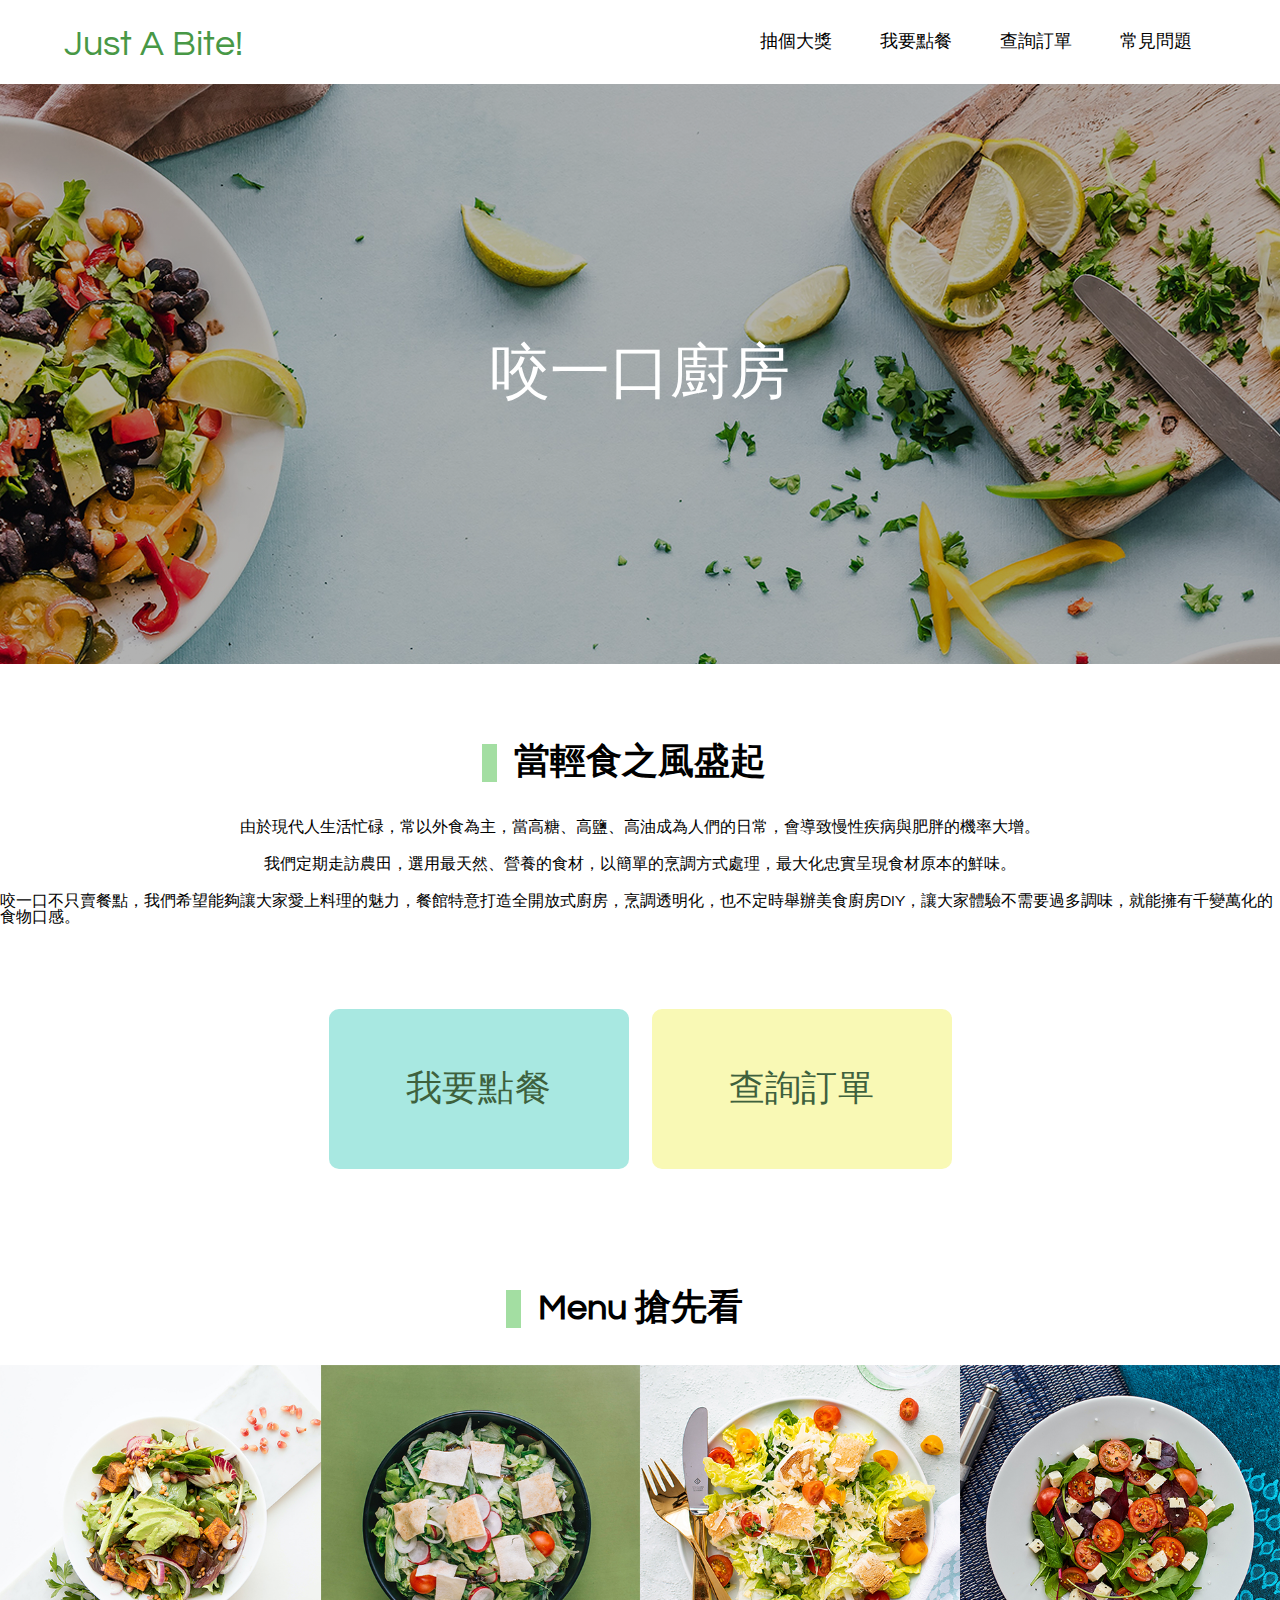
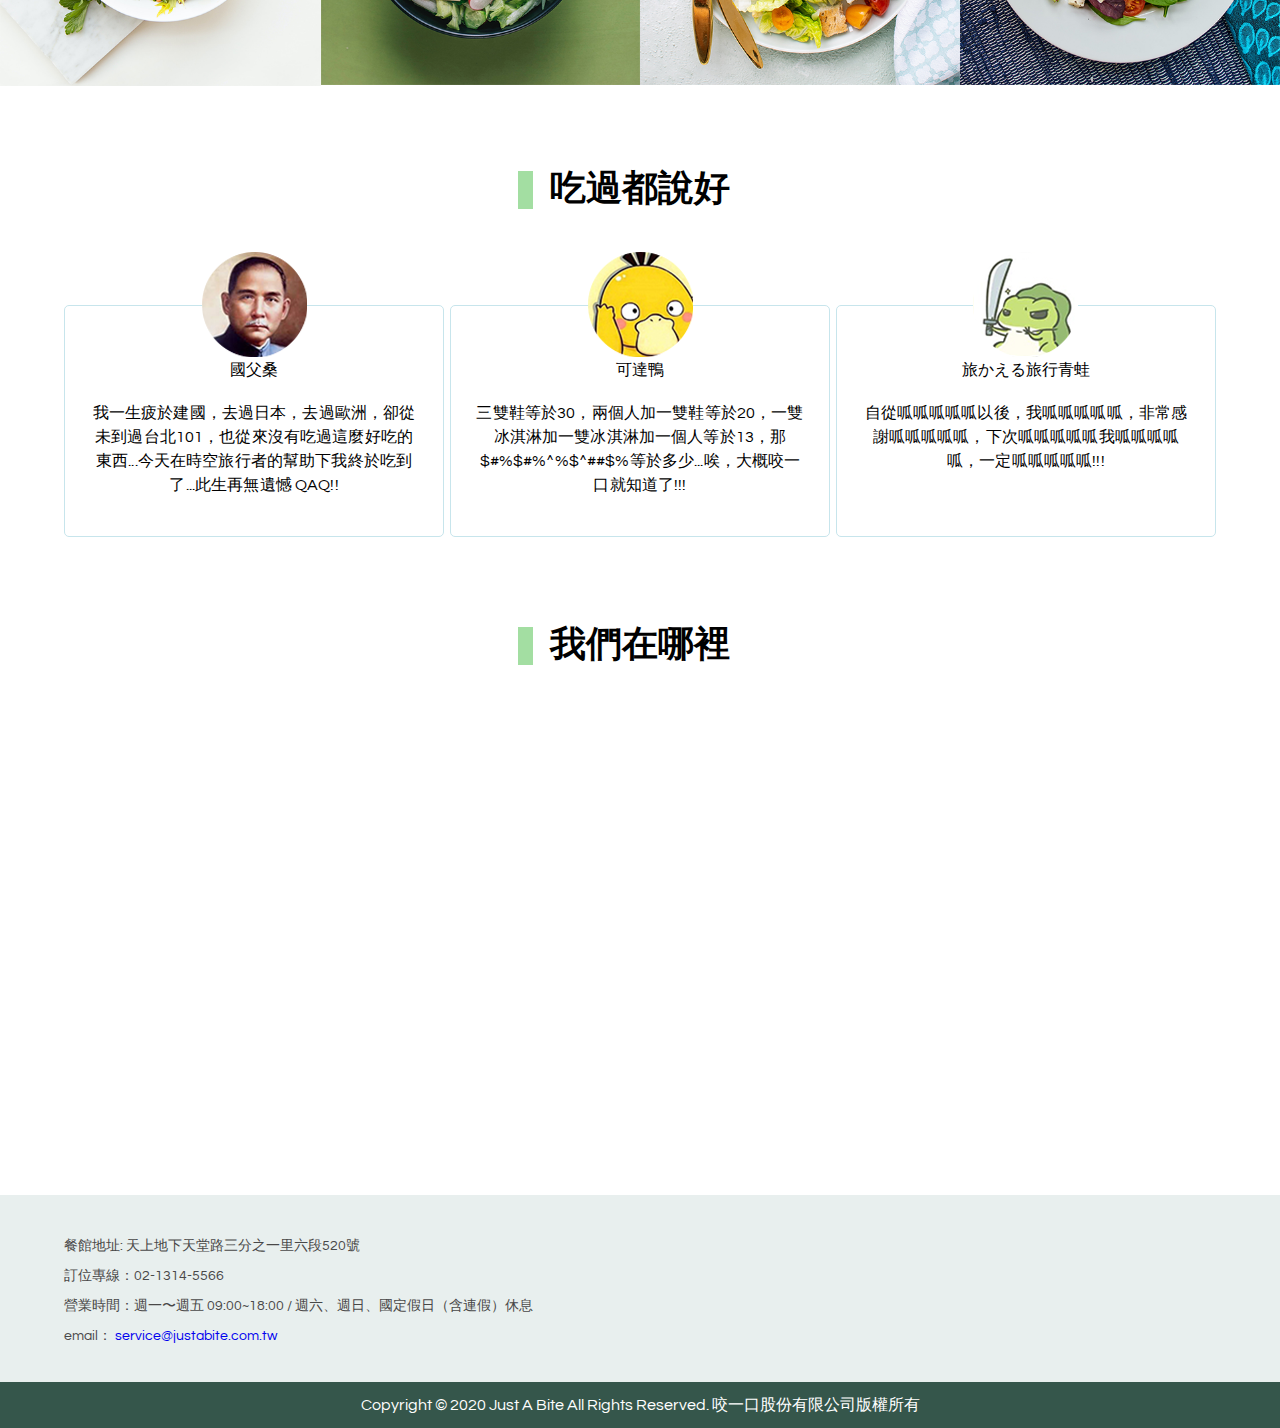
==== homeworks/week6/hw1/index.html @ 70a3812f "hw1" ====
<!DOCTYPE html>
<html lang="en">
<head>
  <meta charset="UTF-8">
  <meta name="viewport" content="width=device-width, initial-scale=1.0">

  <link rel="stylesheet" href="stylesheets/all.css">
  <link rel="stylesheet" href="https://fonts.googleapis.com/css?family=Questrial">
  <title>SS Just A Bite!</title>
</head>
<body>
  <div class="wrapper">
    <!-- navbar -->
    <section class="navbar container">
      <h2 class="logo">
        <a class="logo-text" href="index.html">Just A Bite!</a>
      </h2>
      <ul class="menu">
        <li><a href="#" class="menu-item">抽個大獎</a></li>
        <li><a href="#" class="menu-item">我要點餐</a></li>
        <li><a href="#" class="menu-item">查詢訂單</a></li>
        <li><a href="#" class="menu-item">常見問題</a></li>
      </ul>
    </section>

    <!-- banner -->
    <header class="banner">
      <h1 class="banner-text">咬一口廚房</h1>
    </header>

    <!-- intro -->
    <section class="intro section-layout">
      <h3 class="index-title">當輕食之風盛起</h3>
      <p class="intro-text">由於現代人生活忙碌，常以外食為主，當高糖、高鹽、高油成為人們的日常，會導致慢性疾病與肥胖的機率大增。</p>
      <p class="intro-text">我們定期走訪農田，選用最天然、營養的食材，以簡單的烹調方式處理，最大化忠實呈現食材原本的鮮味。</p>
      <p class="intro-text">咬一口不只賣餐點，我們希望能夠讓大家愛上料理的魅力，餐館特意打造全開放式廚房，烹調透明化，也不定時舉辦美食廚房DIY，讓大家體驗不需要過多調味，就能擁有千變萬化的食物口感。</p>
      <div class="index-ordering">
        <a href="#" class="order-button">我要點餐</a>
        <a href="#" class="order-button">查詢訂單</a>
      </div>
    </section>

    <!-- menu -->
    <section class="food-menu section-layout">
      <h3 class="index-title">Menu 搶先看</h3>
      <ul class="food-menu-list">
        <li class="food-menu-img"><img src="img/f-001.png"></li>
        <li class="food-menu-img"><img src="img/f-002.png"></li>
        <li class="food-menu-img"><img src="img/f-003.png"></li>
        <li class="food-menu-img"><img src="img/f-004.png"></li>
      </ul>
    </section>

    <!-- review -->
    <section class="review section-layout container">
      <h3 class="index-title review-title">吃過都說好</h3>
      <ul class="review-list">
        <li class="review-list-item">
          <div class="reviewer">
            <img class="reviewer-photo" src="img/p-1.png" alt="man">
            <p class="reviewer-name">國父桑</p>
          </div>
          <p class="review-content">我一生疲於建國，去過日本，去過歐洲，卻從未到過台北101，也從來沒有吃過這麼好吃的東西...今天在時空旅行者的幫助下我終於吃到了...此生再無遺憾 QAQ!!</p>
        </li>
        <li class="review-list-item">
          <div class="reviewer">
            <img class="reviewer-photo" src="img/p-2.png" alt="duck">
            <p class="reviewer-name">可達鴨</p>
          </div>
          <p class="review-content">三雙鞋等於30，兩個人加一雙鞋等於20，一雙冰淇淋加一雙冰淇淋加一個人等於13，那$#%$#%^%$^##$%等於多少...唉，大概咬一口就知道了!!!</p>
        </li>
        <li class="review-list-item">
          <div class="reviewer">
            <img class="reviewer-photo" src="img/p-3.png" alt="frog">
            <p class="reviewer-name">旅かえる旅行青蛙</p>
          </div>
          <p class="review-content">自從呱呱呱呱呱以後，我呱呱呱呱呱，非常感謝呱呱呱呱呱，下次呱呱呱呱呱我呱呱呱呱呱，一定呱呱呱呱呱!!!</p>
        </li>
      </ul>
    </section>

    <!-- map -->
    <section class="map section-layout container">
      <h3 class="index-title">我們在哪裡</h3>
      <iframe
        src="https://www.google.com/maps/embed?pb=!1m14!1m12!1m3!1d3615.0027469618335!2d121.56235021440442!3d25.033980844447473!2m3!1f0!2f0!3f0!3m2!1i1024!2i768!4f13.1!5e0!3m2!1szh-TW!2stw!4v1597153918110!5m2!1szh-TW!2stw"
        width="600" height="450" frameborder="0" style="border:0;" allowfullscreen="" aria-hidden="false"
        tabindex="0" class="google-map">
      </iframe>
    </section>

    <!-- footer -->
    <footer class="footer">
      <div class="container">
        <p class="footer-text">餐館地址: 天上地下天堂路三分之一里六段520號</p>
        <p class="footer-text">訂位專線：02-1314-5566</p>
        <p class="footer-text">營業時間：週一〜週五 09:00~18:00 / 週六、週日、國定假日（含連假）休息</p>
        <p class="footer-text">email：
          <a href="mailto:service@justabite.com.tw" target="_blank" class="email-link">service@justabite.com.tw</a>
        </p>
      </div>
      <div class="copyright">
        <p class="copyright-text">Copyright &copy; 2020 Just A Bite All Rights Reserved. 咬一口股份有限公司版權所有</p>
      </div>
    </footer>






  </div>








</body>
</html>
---- homeworks/week6/hw1/stylesheets/all.css ----
/* http://meyerweb.com/eric/tools/css/reset/ 
   v2.0 | 20110126
   License: none (public domain)
*/
html, body, div, span, applet, object, iframe,
h1, h2, h3, h4, h5, h6, p, blockquote, pre,
a, abbr, acronym, address, big, cite, code,
del, dfn, em, img, ins, kbd, q, s, samp,
small, strike, strong, sub, sup, tt, var,
b, u, i, center,
dl, dt, dd, ol, ul, li,
fieldset, form, label, legend,
table, caption, tbody, tfoot, thead, tr, th, td,
article, aside, canvas, details, embed,
figure, figcaption, footer, header, hgroup,
menu, nav, output, ruby, section, summary,
time, mark, audio, video {
  margin: 0;
  padding: 0;
  border: 0;
  font-size: 100%;
  font: inherit;
  vertical-align: baseline;
}

/* HTML5 display-role reset for older browsers */
article, aside, details, figcaption, figure,
footer, header, hgroup, menu, nav, section {
  display: block;
}

body {
  line-height: 1;
}

ol, ul {
  list-style: none;
}

blockquote, q {
  quotes: none;
}

blockquote:before, blockquote:after,
q:before, q:after {
  content: '';
  content: none;
}

table {
  border-collapse: collapse;
  border-spacing: 0;
}

*, *::before, *::after {
  -webkit-box-sizing: border-box;
          box-sizing: border-box;
}

img {
  max-width: 100%;
  height: auto;
}

html, body {
  font-family: Questrial, "Microsoft JhengHei", -apple-system, BlinkMacSystemFont, "Segoe UI", Roboto, "Helvetica Neue", Arial, sans-serif;
  font-size: 16px;
}

a {
  text-decoration: none;
}

.container {
  max-width: 90%;
  margin: 0 auto;
}

.navbar {
  display: -webkit-box;
  display: -ms-flexbox;
  display: flex;
  -webkit-box-pack: justify;
      -ms-flex-pack: justify;
          justify-content: space-between;
  height: 84px;
}

.logo-text {
  display: block;
  font-size: 2.25rem;
  color: #489846;
  margin-top: 26px;
}

.menu {
  display: -webkit-box;
  display: -ms-flexbox;
  display: flex;
  margin-top: 20px;
}

.menu-item {
  display: block;
  font-size: 1.125rem;
  color: #010101;
  width: 120px;
  height: 44px;
  text-align: center;
  line-height: 44px;
  border-radius: 8px;
  -webkit-transition: all 0.3s;
  transition: all 0.3s;
}

.menu-item:hover {
  color: #fefefe;
  background-color: #ff7286;
}

.banner {
  height: 580px;
  background-image: -webkit-gradient(linear, left top, left bottom, from(rgba(0, 0, 0, 0.3)), to(rgba(0, 0, 0, 0.3))), url(../img/2.png);
  background-image: linear-gradient(rgba(0, 0, 0, 0.3), rgba(0, 0, 0, 0.3)), url(../img/2.png);
  background-position: center center;
  background-size: cover;
  display: -webkit-box;
  display: -ms-flexbox;
  display: flex;
  -webkit-box-pack: center;
      -ms-flex-pack: center;
          justify-content: center;
  -webkit-box-align: center;
      -ms-flex-align: center;
          align-items: center;
  margin-bottom: 80px;
}

.banner .banner-text {
  color: #ffffff;
  font-size: 3.75rem;
}

.index-title {
  font-size: 2.25rem;
  color: #000000;
  font-weight: bold;
  margin-bottom: 39px;
  margin-left: auto;
  margin-right: auto;
  position: relative;
}

.index-title::before {
  content: "";
  width: 15px;
  height: 38px;
  background-color: #a3dea2;
  display: inline-block;
  position: absolute;
  top: 0;
  bottom: 0;
  left: -32px;
}

.section-layout {
  display: -webkit-box;
  display: -ms-flexbox;
  display: flex;
  -webkit-box-orient: vertical;
  -webkit-box-direction: normal;
      -ms-flex-direction: column;
          flex-direction: column;
  -webkit-box-align: center;
      -ms-flex-align: center;
          align-items: center;
}

.intro {
  margin-bottom: 121px;
}

.intro-text {
  color: #000000;
  font-size: 1rem;
}

.intro-text:nth-child(2), .intro-text:nth-child(3) {
  margin-bottom: 21px;
}

.index-ordering {
  margin-top: 84px;
  display: -webkit-box;
  display: -ms-flexbox;
  display: flex;
}

.order-button {
  display: block;
  width: 300px;
  height: 160px;
  font-size: 2.25rem;
  letter-spacing: 0.32px;
  color: #3e613d;
  border-radius: 10px;
  text-align: center;
  line-height: 160px;
  -webkit-transition: all 0.5s;
  transition: all 0.5s;
}

.order-button:nth-child(1) {
  background-color: #a8e8e1;
  margin-right: 11.5px;
}

.order-button:nth-child(1):hover {
  background-color: #97d0ca;
}

.order-button:nth-child(2) {
  background-color: #f9f9b5;
  margin-left: 11.5px;
}

.order-button:nth-child(2):hover {
  background-color: #e2e2a5;
}

.food-menu {
  margin-bottom: 82px;
}

.food-menu-list {
  display: -webkit-box;
  display: -ms-flexbox;
  display: flex;
}

.review {
  margin-bottom: 90px;
}

.review-title {
  margin-bottom: 98px;
}

.review-list {
  display: -webkit-box;
  display: -ms-flexbox;
  display: flex;
  -webkit-box-pack: justify;
      -ms-flex-pack: justify;
          justify-content: space-between;
  width: 100%;
}

.review-list-item {
  width: 33%;
  border: 1px solid #c7e5ec;
  border-radius: 5px;
  padding-bottom: 39px;
}

.reviewer {
  display: -webkit-box;
  display: -ms-flexbox;
  display: flex;
  -webkit-box-orient: vertical;
  -webkit-box-direction: normal;
      -ms-flex-direction: column;
          flex-direction: column;
  -webkit-box-align: center;
      -ms-flex-align: center;
          align-items: center;
  margin-top: -54px;
  margin-bottom: 23px;
}

.reviewer .reviewer-photo {
  width: 105px;
  height: 105px;
  margin-bottom: 5px;
}

.review-content {
  margin: 0 24px;
  text-align: center;
  letter-spacing: 0.14px;
  color: #000000;
  font-size: 1rem;
  line-height: 1.5;
}

.map {
  margin-bottom: 43px;
}

.map .google-map {
  width: 100%;
}

.footer {
  padding-top: 44px;
  background-color: #e8efee;
}

.footer .footer-text {
  color: #484848;
  font-size: 0.875rem;
}

.footer .footer-text:nth-child(1), .footer .footer-text:nth-child(2), .footer .footer-text:nth-child(3) {
  margin-bottom: 16px;
}

.footer .footer-text:nth-child(4) {
  margin-bottom: 39px;
}

.footer .email-link {
  text-decoration: none;
}

.footer .copyright {
  background-color: #35564b;
  padding: 15px 0;
}

.footer .copyright-text {
  color: #ffffff;
  font-size: 1rem;
  text-align: center;
}
/*# sourceMappingURL=all.css.map */
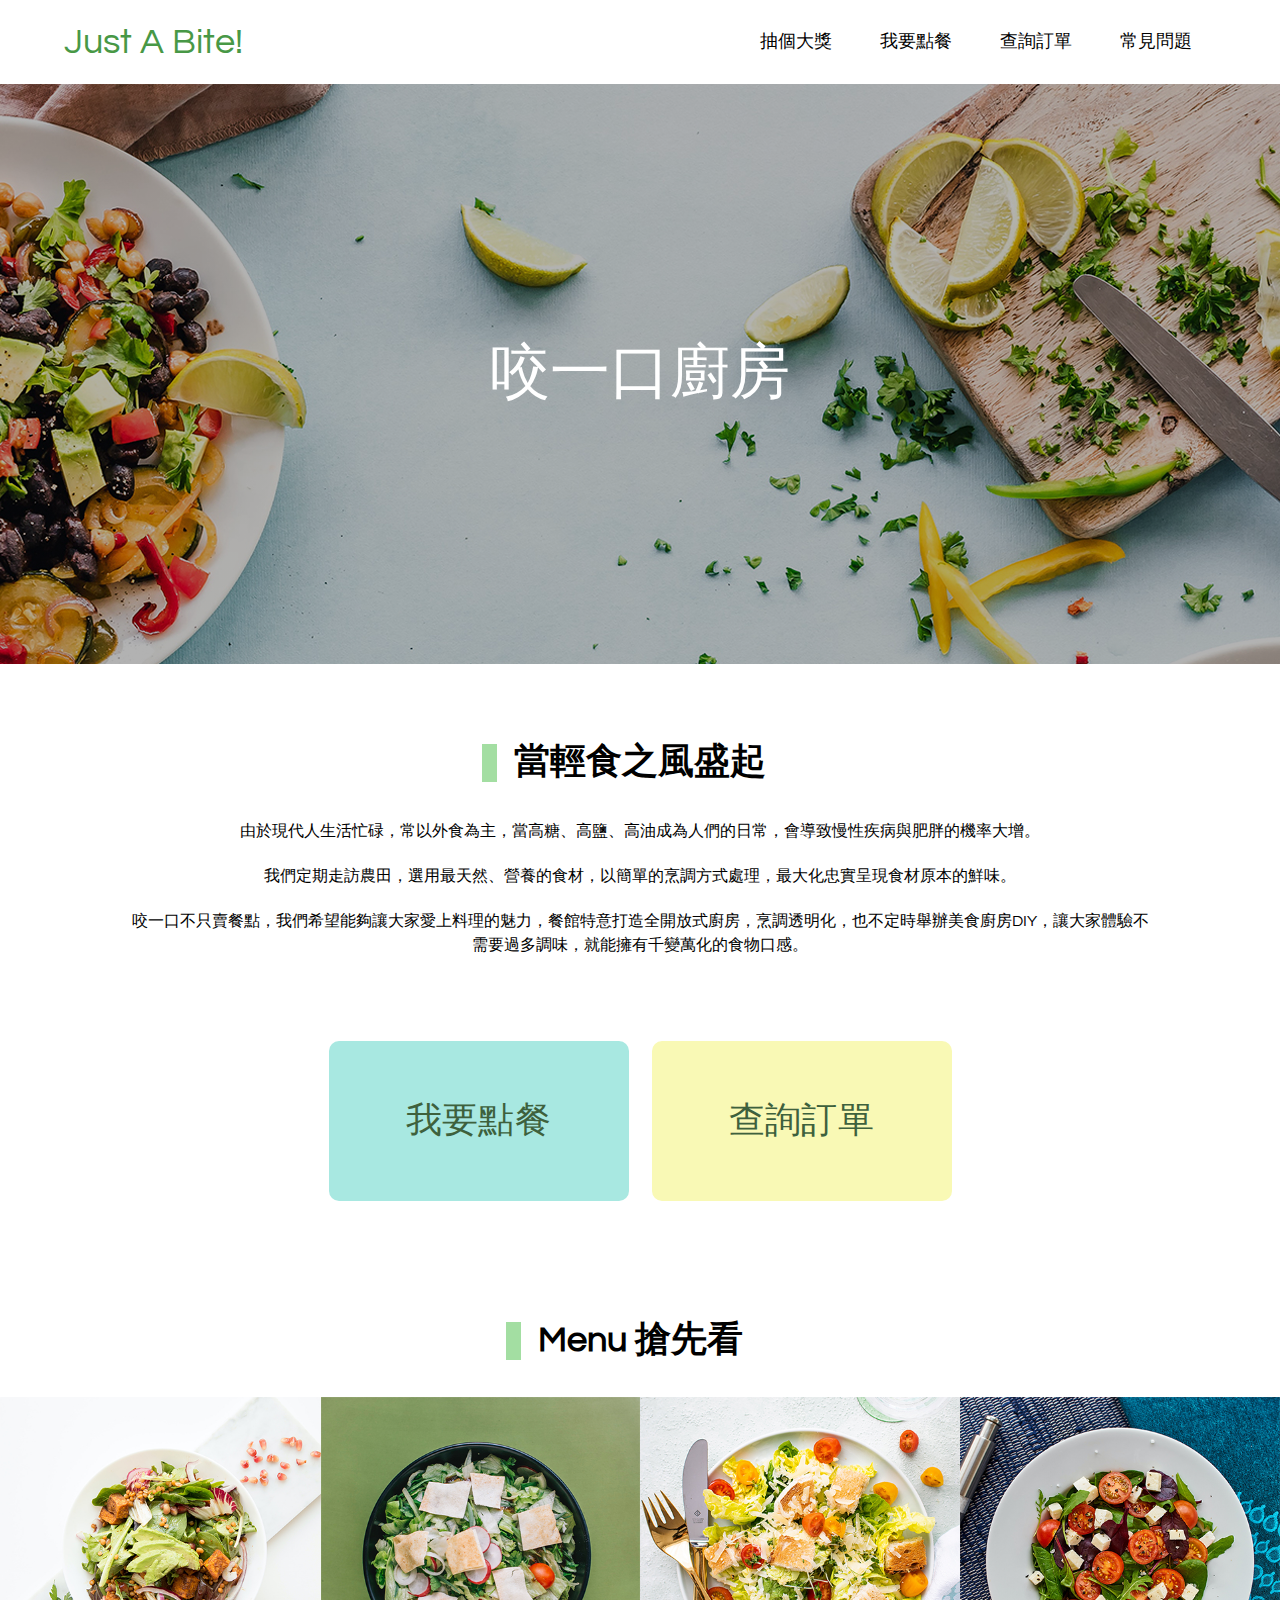
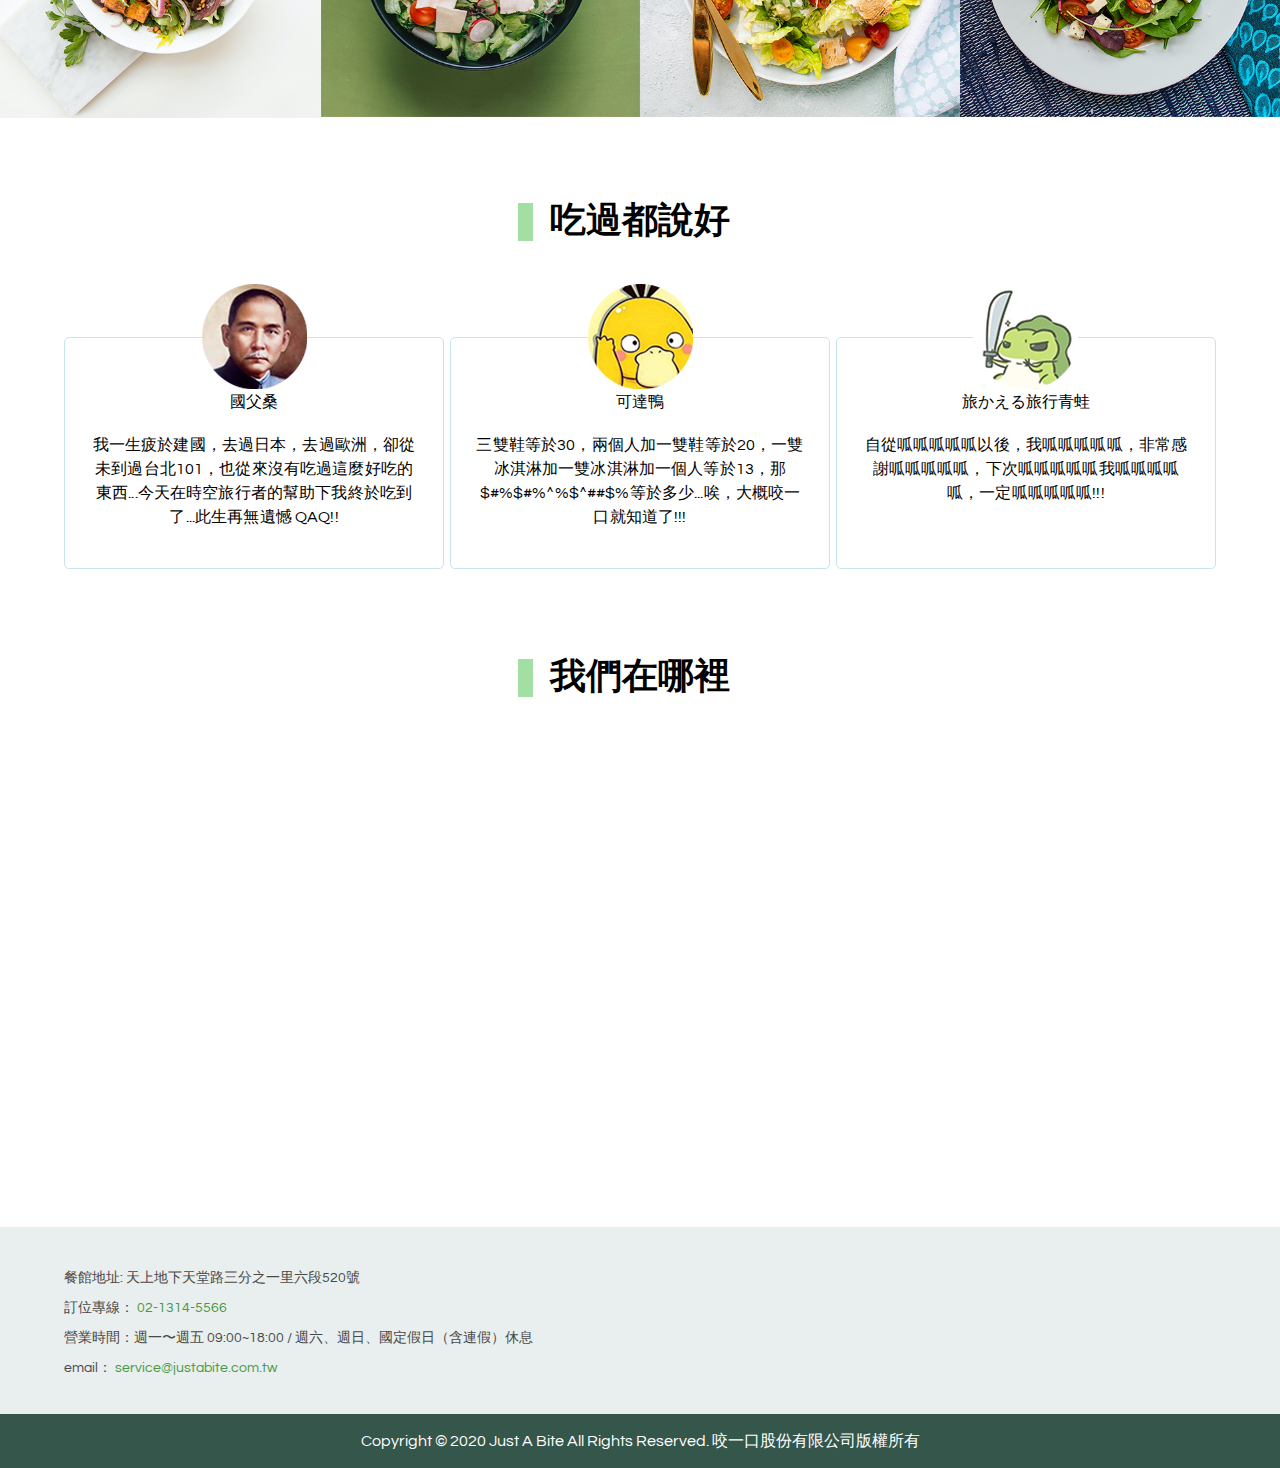
==== commit 0a73b020: "hw1" ====
--- a/homeworks/week6/hw1/index.html
+++ b/homeworks/week6/hw1/index.html
@@ -1,8 +1,8 @@
 <!DOCTYPE html>
-<html lang="en">
+<html lang="zh-Hant">
 <head>
   <meta charset="UTF-8">
-  <meta name="viewport" content="width=device-width, initial-scale=1.0">
+  <meta name="viewport" content="width=device-width, user-scalable=no, initial-scale=1.0, maximum-scale=1.0, minimum-scale=1.0">
 
   <link rel="stylesheet" href="stylesheets/all.css">
   <link rel="stylesheet" href="https://fonts.googleapis.com/css?family=Questrial">
@@ -21,7 +21,16 @@
         <li><a href="#" class="menu-item">查詢訂單</a></li>
         <li><a href="#" class="menu-item">常見問題</a></li>
       </ul>
+
+      <a class="ham-icon"></a>
     </section>
+    <!-- dropdown-menu -->
+    <ul class="dropdown-menu">
+      <li><a href="#" class="dropdown-menu-item">抽個大獎</a></li>
+      <li><a href="#" class="dropdown-menu-item">我要點餐</a></li>
+      <li><a href="#" class="dropdown-menu-item">查詢訂單</a></li>
+      <li><a href="#" class="dropdown-menu-item">常見問題</a></li>
+    </ul>
 
     <!-- banner -->
     <header class="banner">
@@ -84,8 +93,8 @@
       <h3 class="index-title">我們在哪裡</h3>
       <iframe
         src="https://www.google.com/maps/embed?pb=!1m14!1m12!1m3!1d3615.0027469618335!2d121.56235021440442!3d25.033980844447473!2m3!1f0!2f0!3f0!3m2!1i1024!2i768!4f13.1!5e0!3m2!1szh-TW!2stw!4v1597153918110!5m2!1szh-TW!2stw"
-        width="600" height="450" frameborder="0" style="border:0;" allowfullscreen="" aria-hidden="false"
-        tabindex="0" class="google-map">
+        width="600" height="450" frameborder="0" style="border:0;" allowfullscreen="" aria-hidden="false" tabindex="0"
+        class="google-map">
       </iframe>
     </section>
 
@@ -93,7 +102,9 @@
     <footer class="footer">
       <div class="container">
         <p class="footer-text">餐館地址: 天上地下天堂路三分之一里六段520號</p>
-        <p class="footer-text">訂位專線：02-1314-5566</p>
+        <p class="footer-text">訂位專線：
+          <a href="tel:02-1314-5566" class="tel-link">02-1314-5566</a>
+          </p>
         <p class="footer-text">營業時間：週一〜週五 09:00~18:00 / 週六、週日、國定假日（含連假）休息</p>
         <p class="footer-text">email：
           <a href="mailto:service@justabite.com.tw" target="_blank" class="email-link">service@justabite.com.tw</a>
@@ -115,6 +126,8 @@
 
 
 
+  <script src="js/all.js"></script>
+
 
 
 
--- a/homeworks/week6/hw1/stylesheets/all.css
+++ b/homeworks/week6/hw1/stylesheets/all.css
@@ -77,27 +77,50 @@
 }
 
 .navbar {
-  display: -webkit-box;
-  display: -ms-flexbox;
-  display: flex;
-  -webkit-box-pack: justify;
-      -ms-flex-pack: justify;
-          justify-content: space-between;
   height: 84px;
+  position: relative;
+}
+
+.logo {
+  position: absolute;
+  top: 50%;
+  left: 0;
+  -webkit-transform: translateY(-50%);
+          transform: translateY(-50%);
+  z-index: 2;
+}
+
+@media (max-width: 768px) {
+  .logo {
+    width: 80%;
+    text-align: center;
+    left: 50%;
+    -webkit-transform: translate(-50%, -50%);
+            transform: translate(-50%, -50%);
+  }
 }
 
 .logo-text {
-  display: block;
+  display: inline-block;
   font-size: 2.25rem;
   color: #489846;
-  margin-top: 26px;
 }
 
 .menu {
   display: -webkit-box;
   display: -ms-flexbox;
   display: flex;
-  margin-top: 20px;
+  position: absolute;
+  top: 50%;
+  right: 0;
+  -webkit-transform: translateY(-50%);
+          transform: translateY(-50%);
+}
+
+@media (max-width: 768px) {
+  .menu {
+    display: none;
+  }
 }
 
 .menu-item {
@@ -118,6 +141,83 @@
   background-color: #ff7286;
 }
 
+.ham-icon {
+  display: none;
+  position: absolute;
+  top: 42%;
+  left: 0;
+}
+
+@media (max-width: 768px) {
+  .ham-icon {
+    display: inline-block;
+    z-index: 2;
+  }
+  .ham-icon:hover {
+    cursor: pointer;
+  }
+}
+
+.ham-icon::before {
+  content: "";
+  position: absolute;
+  top: 0;
+  width: 30px;
+  height: 8px;
+  border-top: 2px solid #489846;
+  border-bottom: 2px solid #489846;
+  -webkit-transition: all 0.5s;
+  transition: all 0.5s;
+}
+
+.ham-icon::after {
+  content: "";
+  position: absolute;
+  top: 12px;
+  width: 30px;
+  border-top: 2px solid #489846;
+  -webkit-transition: all 0.5s;
+  transition: all 0.5s;
+}
+
+.ham-icon.active::before {
+  border-bottom: none;
+  -webkit-transform: rotate(45deg);
+          transform: rotate(45deg);
+}
+
+.ham-icon.active::after {
+  top: 1px;
+  -webkit-transform: rotate(-45deg);
+          transform: rotate(-45deg);
+}
+
+.dropdown-menu {
+  position: absolute;
+  top: 0;
+  background-color: white;
+  width: 100%;
+  padding: 100px 0px 70px;
+  left: -100%;
+  -webkit-transition: all 0.5s;
+  transition: all 0.5s;
+}
+
+.dropdown-menu.active {
+  left: 0;
+}
+
+.dropdown-menu-item {
+  display: block;
+  font-size: 1.125rem;
+  color: #010101;
+  width: 100%;
+  height: 60px;
+  text-align: center;
+  line-height: 44px;
+  margin: 0 auto;
+}
+
 .banner {
   height: 580px;
   background-image: -webkit-gradient(linear, left top, left bottom, from(rgba(0, 0, 0, 0.3)), to(rgba(0, 0, 0, 0.3))), url(../img/2.png);
@@ -163,6 +263,12 @@
   left: -32px;
 }
 
+@media (max-width: 768px) {
+  .index-title {
+    font-size: 2rem;
+  }
+}
+
 .section-layout {
   display: -webkit-box;
   display: -ms-flexbox;
@@ -178,11 +284,14 @@
 
 .intro {
   margin-bottom: 121px;
+  padding: 0 10%;
 }
 
 .intro-text {
+  line-height: 1.5;
   color: #000000;
   font-size: 1rem;
+  text-align: center;
 }
 
 .intro-text:nth-child(2), .intro-text:nth-child(3) {
@@ -194,6 +303,15 @@
   display: -webkit-box;
   display: -ms-flexbox;
   display: flex;
+}
+
+@media (max-width: 768px) {
+  .index-ordering {
+    -webkit-box-orient: vertical;
+    -webkit-box-direction: normal;
+        -ms-flex-direction: column;
+            flex-direction: column;
+  }
 }
 
 .order-button {
@@ -215,6 +333,13 @@
   margin-right: 11.5px;
 }
 
+@media (max-width: 768px) {
+  .order-button:nth-child(1) {
+    margin-right: 0;
+    margin-bottom: 12px;
+  }
+}
+
 .order-button:nth-child(1):hover {
   background-color: #97d0ca;
 }
@@ -224,6 +349,12 @@
   margin-left: 11.5px;
 }
 
+@media (max-width: 768px) {
+  .order-button:nth-child(2) {
+    margin-left: 0;
+  }
+}
+
 .order-button:nth-child(2):hover {
   background-color: #e2e2a5;
 }
@@ -236,6 +367,15 @@
   display: -webkit-box;
   display: -ms-flexbox;
   display: flex;
+}
+
+@media (max-width: 768px) {
+  .food-menu-list {
+    -webkit-box-orient: vertical;
+    -webkit-box-direction: normal;
+        -ms-flex-direction: column;
+            flex-direction: column;
+  }
 }
 
 .review {
@@ -254,6 +394,18 @@
       -ms-flex-pack: justify;
           justify-content: space-between;
   width: 100%;
+}
+
+@media (max-width: 768px) {
+  .review-list {
+    -webkit-box-orient: vertical;
+    -webkit-box-direction: normal;
+        -ms-flex-direction: column;
+            flex-direction: column;
+    -webkit-box-align: center;
+        -ms-flex-align: center;
+            align-items: center;
+  }
 }
 
 .review-list-item {
@@ -261,6 +413,18 @@
   border: 1px solid #c7e5ec;
   border-radius: 5px;
   padding-bottom: 39px;
+}
+
+@media (max-width: 768px) {
+  .review-list-item {
+    width: 90%;
+  }
+}
+
+@media (max-width: 768px) {
+  .review-list-item:nth-child(1), .review-list-item:nth-child(2) {
+    margin-bottom: 90px;
+  }
 }
 
 .reviewer {
@@ -311,6 +475,12 @@
   font-size: 0.875rem;
 }
 
+@media (max-width: 768px) {
+  .footer .footer-text {
+    font-size: 0.8rem;
+  }
+}
+
 .footer .footer-text:nth-child(1), .footer .footer-text:nth-child(2), .footer .footer-text:nth-child(3) {
   margin-bottom: 16px;
 }
@@ -319,18 +489,26 @@
   margin-bottom: 39px;
 }
 
-.footer .email-link {
+.footer .tel-link, .footer .email-link {
   text-decoration: none;
+  color: #489846;
 }
 
 .footer .copyright {
   background-color: #35564b;
-  padding: 15px 0;
+  padding: 15px 20px;
 }
 
 .footer .copyright-text {
   color: #ffffff;
   font-size: 1rem;
   text-align: center;
+  line-height: 1.5;
+}
+
+@media (max-width: 768px) {
+  .footer .copyright-text {
+    font-size: 0.85rem;
+  }
 }
 /*# sourceMappingURL=all.css.map */